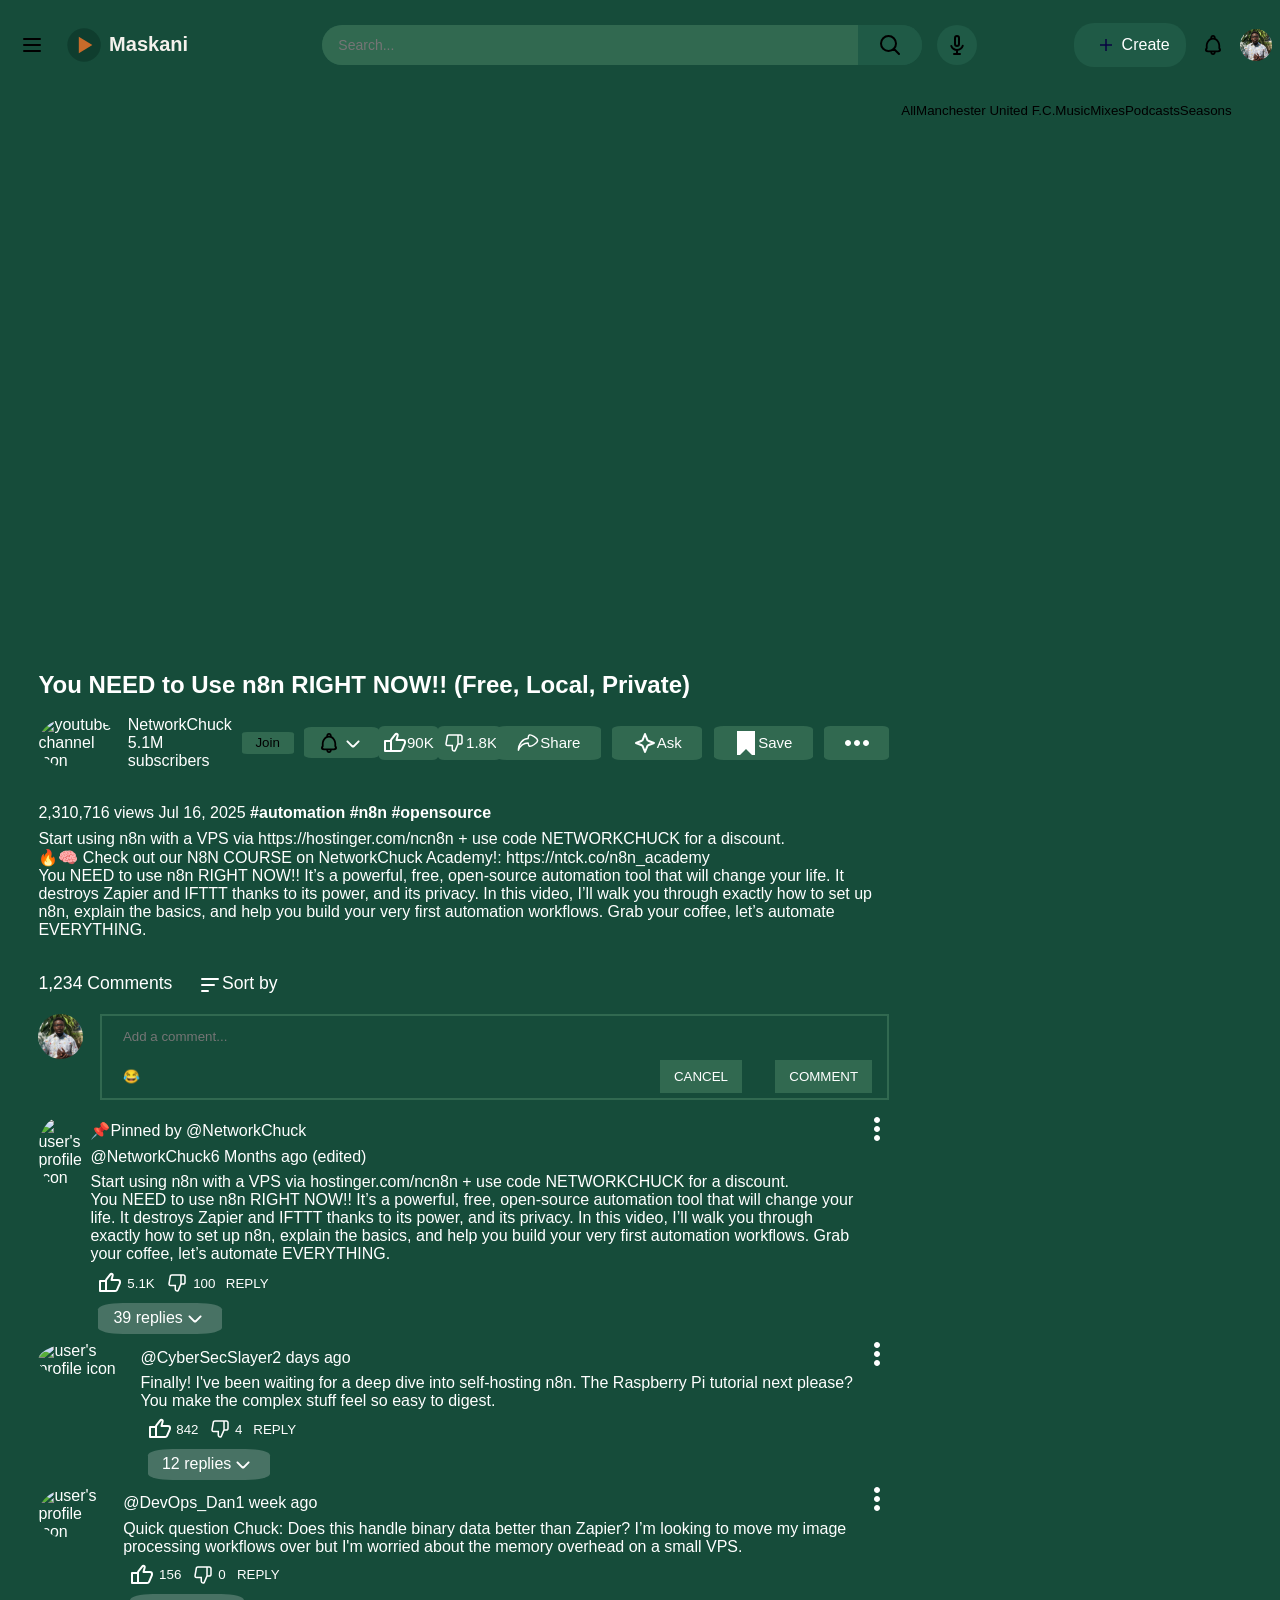
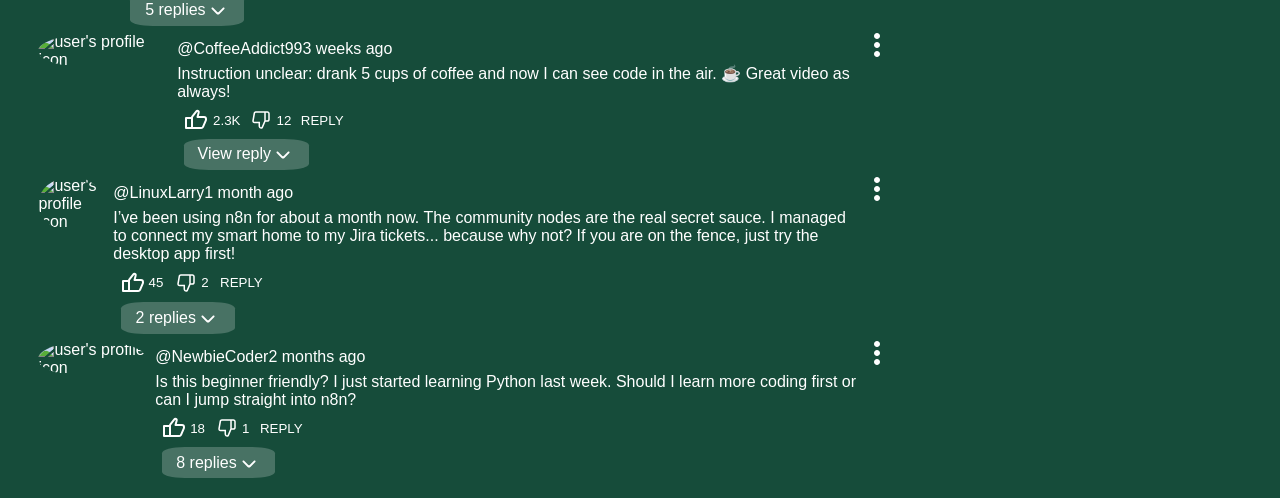
==== youtube/videoplayer.html @ fe9dadd8 "Done: Adding comments" ====
<!doctype html>

<html lang="en">
  <head>
    <meta charset="UTF-8" />

    <meta name="viewport" content="width=device-width, initial-scale=1.0" />

    <link rel="stylesheet" href="header.css" />

    <link rel="stylesheet" href="style2.css" />

    <title>Maskani</title>
  </head>

  <body>
    <!-- Header -->

    <header>
      <!-- Logo -->

      <section class="logo_section">
        <button type="button">
          <img src="./assets/hamburger.svg" alt="hamburger icon" />
        </button>

        <a href="#" class="logo">
          <img src="./assets/maskani_logo.svg" alt="Maskani logo icon" />
        </a>
      </section>

      <!-- Search area -->

      <section class="search_area">
        <form>
          <input
            type="text"
            name="searched_name"
            id="searched_name"
            placeholder="Search..."
          />

          <button type="submit">
            <img src="./assets/search.svg" alt="search icon" />
          </button>
        </form>

        <button type="button">
          <img src="./assets/mic.svg" alt="mic search icon" />
        </button>
      </section>

      <!-- Profile area -->

      <section class="profile_area">
        <div class="create_btn">
          <img src="./assets/add.svg" alt="create icon" />

          <span>Create</span>
        </div>

        <img src="./assets/notifications.svg" alt="notifications icon" />

        <button type="button" class="user_profile">
          <img src="./assets/me.jpg" alt="user's profile icon" />
        </button>
      </section>
    </header>

    <main class="video_page">
      <section class="channel_content">
        <!-- Video Player -->
        <iframe
          height="551"
          src="https://www.youtube.com/embed/s96JeuuwLzc"
          title="I&#39;ll never use n8n the same......"
          frameborder="0"
          allow="
            accelerometer;
            autoplay;
            clipboard-write;
            encrypted-media;
            gyroscope;
            picture-in-picture;
            web-share;
          "
          referrerpolicy="strict-origin-when-cross-origin"
          allowfullscreen
        ></iframe>
        <!-- Video Description -->
        <div class="video-actions">
          <h2>You NEED to Use n8n RIGHT NOW!! (Free, Local, Private)</h2>
          <div class="flex video_info">
            <div class="flex channel">
              <div class="avatar">
                <img
                  src="https://yt3.ggpht.com/ytc/AIdro_k01-_GpvVZW8w4ULtaQaa55ls8aMf2a5dXhIe56pjMvG0=s88-c-k-c0x00ffffff-no-rj"
                  alt="youtube channel icon"
                />
              </div>
              <div class="channel-info">
                <p class="name">NetworkChuck</p>
                <p class="subs">5.1M subscribers</p>
              </div>
              <button class="join">Join</button>
              <button class="notification" type="button">
                <img
                  src="./assets/notifications.svg"
                  alt="notification bell icon"
                />
                <img src="./assets/arrow-down.svg" alt="arrow down icon" />
              </button>
            </div>

            <div class="flex actions">
              <div class="flex thumbs_sections">
                <button>
                  <img src="./assets/thumb-up.svg" alt="like icon" />
                  <p>90K</p>
                </button>
                <button>
                  <img src="./assets/thumb-down.svg" alt="dislike icon" />
                  <p>1.8K</p>
                </button>
              </div>
              <button>
                <img src="./assets/share.svg" alt="share icon" />
                <p>Share</p>
              </button>
              <button>
                <img src="./assets/ai.svg" alt="ai icon" />
                <p>Ask</p>
              </button>
              <button>
                <img src="./assets/save.svg" alt="save icon" />
                <p>Save</p>
              </button>
              <button type="button">
                <img src="./assets/dots2.svg" alt="dots icon" />
              </button>
            </div>
          </div>
        </div>
        <!-- More Channel info -->
        <div class="video_more_info">
          <p class="paragraph">
            2,310,716 views Jul 16, 2025 <b>#automation #n8n #opensource</b>
          </p>
          <p>
            Start using n8n with a VPS via https://hostinger.com/ncn8n + use
            code NETWORKCHUCK for a discount. <br />

            🔥🧠 Check out our N8N COURSE on NetworkChuck Academy!:
            https://ntck.co/n8n_academy <br />

            You NEED to use n8n RIGHT NOW!! It’s a powerful, free, open-source
            automation tool that will change your life. It destroys Zapier and
            IFTTT thanks to its power, and its privacy. In this video, I’ll walk
            you through exactly how to set up n8n, explain the basics, and help
            you build your very first automation workflows. Grab your coffee,
            let’s automate EVERYTHING.
          </p>
        </div>
        <!-- Comment section -->
        <div class="video_comments">
          <div class="comments_header flex">
            <p>1,234 Comments</p>
            <div class="flex">
              <img src="./assets/sort.svg" alt="sort icon" />
              <p>Sort by</p>
            </div>
          </div>
          <div class="flex user_comment_section">
            <div class="avatar">
              <img src="./assets/me.jpg" alt="user's profile icon" />
            </div>
            <form>
              <div class="flex comment_input_section">
                <input
                  type="text"
                  name="comment_input"
                  id="comment_input"
                  placeholder="Add a comment..."
                />
              </div>
              <div class="flex comment_buttons">
                <button class="emojis">😂</button>
                <div class="flex comment_action_buttons">
                  <button type="button" class="cancel_btn">CANCEL</button>
                  <button type="submit" class="comment_btn">COMMENT</button>
                </div>
              </div>
            </form>
          </div>
          <article class="user_comments_section flex">
            <div class="comment_avatar">
              <img
                src="https://yt3.ggpht.com/ytc/AIdro_k01-_GpvVZW8w4ULtaQaa55ls8aMf2a5dXhIe56pjMvG0=s88-c-k-c0x00ffffff-no-rj"
                alt="user's profile icon"
              />
            </div>
            <div class="viewer_comment">
              <p>📌Pinned by @NetworkChuck</p>
              <div class="flex">
                <p>@NetworkChuck</p>
                <p>6 Months ago (edited)</p>
              </div>
              <div>
                <p>
                  Start using n8n with a VPS via hostinger.com/ncn8n + use code
                  NETWORKCHUCK for a discount. <br />

                  You NEED to use n8n RIGHT NOW!! It’s a powerful, free,
                  open-source automation tool that will change your life. It
                  destroys Zapier and IFTTT thanks to its power, and its
                  privacy. In this video, I’ll walk you through exactly how to
                  set up n8n, explain the basics, and help you build your very
                  first automation workflows. Grab your coffee, let’s automate
                  EVERYTHING.
                </p>
              </div>
              <div class="flex comments_button">
                <button class="flex">
                  <img src="./assets/thumb-up.svg" alt="thumb up icon" />
                  <p>5.1K</p>
                </button>
                <button class="flex">
                  <img src="./assets/thumb-down.svg" alt="thumb down icon" />
                  <p>100</p>
                </button>
                <button>REPLY</button>
              </div>
              <button type="button" class="view_replies_btn flex">
                39 replies
                <img src="./assets/arrow-down.svg" alt="arrow down icon" />
              </button>
            </div>
            <button type="button">
              <img src="./assets/dots.svg" alt="dots icon" />
            </button>
          </article>

          <article class="user_comments_section flex">
            <div class="comment_avatar">
              <img
                src="https://yt3.ggpht.com/tg6Svq6nFUvaVKnD73k8f0bBtNRHoaqQ5U2NXq69EuCDahUM5wkuVR8CCTdaO4-cqsLUUfpc=s88-c-k-c0x00ffffff-no-rj"
                alt="user's profile icon"
              />
            </div>
            <div class="viewer_comment">
              <p></p>
              <div class="flex">
                <p>@CyberSecSlayer</p>
                <p>2 days ago</p>
              </div>
              <div>
                <p>
                  Finally! I've been waiting for a deep dive into self-hosting
                  n8n. The Raspberry Pi tutorial next please? You make the
                  complex stuff feel so easy to digest.
                </p>
              </div>
              <div class="flex comments_button">
                <button class="flex">
                  <img src="./assets/thumb-up.svg" alt="thumb up icon" />
                  <p>842</p>
                </button>
                <button class="flex">
                  <img src="./assets/thumb-down.svg" alt="thumb down icon" />
                  <p>4</p>
                </button>
                <button>REPLY</button>
              </div>
              <button type="button" class="view_replies_btn flex">
                12 replies
                <img src="./assets/arrow-down.svg" alt="arrow down icon" />
              </button>
            </div>
            <button type="button">
              <img src="./assets/dots.svg" alt="dots icon" />
            </button>
          </article>

          <article class="user_comments_section flex">
            <div class="comment_avatar">
              <img
                src="https://yt3.ggpht.com/PFkEvQ_ORJXGk73sQhwG1iFnRbWDUT1p7YpLDX1U7-fEhMqnsRelN1w7Yy9rFr8R5a3zWOnEJw=s88-c-k-c0x00ffffff-no-rj"
                alt="user's profile icon"
              />
            </div>
            <div class="viewer_comment">
              <p></p>
              <div class="flex">
                <p>@DevOps_Dan</p>
                <p>1 week ago</p>
              </div>
              <div>
                <p>
                  Quick question Chuck: Does this handle binary data better than
                  Zapier? I’m looking to move my image processing workflows over
                  but I'm worried about the memory overhead on a small VPS.
                </p>
              </div>
              <div class="flex comments_button">
                <button class="flex">
                  <img src="./assets/thumb-up.svg" alt="thumb up icon" />
                  <p>156</p>
                </button>
                <button class="flex">
                  <img src="./assets/thumb-down.svg" alt="thumb down icon" />
                  <p>0</p>
                </button>
                <button>REPLY</button>
              </div>
              <button type="button" class="view_replies_btn flex">
                5 replies
                <img src="./assets/arrow-down.svg" alt="arrow down icon" />
              </button>
            </div>
            <button type="button">
              <img src="./assets/dots.svg" alt="dots icon" />
            </button>
          </article>

          <article class="user_comments_section flex">
            <div class="comment_avatar">
              <img
                src="https://yt3.ggpht.com/VD-XgXPlQ5F1-pLdo6ZxhXpzU-HL7BFktMYIvgljev-xZL02aHpmrOxS0g9S6D4EF6ptFwXmww=s88-c-k-c0x00ffffff-no-rj"
                alt="user's profile icon"
              />
            </div>
            <div class="viewer_comment">
              <p></p>
              <div class="flex">
                <p>@CoffeeAddict99</p>
                <p>3 weeks ago</p>
              </div>
              <div>
                <p>
                  Instruction unclear: drank 5 cups of coffee and now I can see
                  code in the air. ☕️ Great video as always!
                </p>
              </div>
              <div class="flex comments_button">
                <button class="flex">
                  <img src="./assets/thumb-up.svg" alt="thumb up icon" />
                  <p>2.3K</p>
                </button>
                <button class="flex">
                  <img src="./assets/thumb-down.svg" alt="thumb down icon" />
                  <p>12</p>
                </button>
                <button>REPLY</button>
              </div>
              <button type="button" class="view_replies_btn flex">
                View reply
                <img src="./assets/arrow-down.svg" alt="arrow down icon" />
              </button>
            </div>
            <button type="button">
              <img src="./assets/dots.svg" alt="dots icon" />
            </button>
          </article>

          <article class="user_comments_section flex">
            <div class="comment_avatar">
              <img
                src="https://yt3.ggpht.com/eD6xvQ-pjEseqbcZzY8Kec2Qb-iSJO7yCenAxQHQQBN_QBoXc3Wz0S-V2F88yJLxgIa8tduv=s88-c-k-c0x00ffffff-no-rj"
                alt="user's profile icon"
              />
            </div>
            <div class="viewer_comment">
              <p></p>
              <div class="flex">
                <p>@LinuxLarry</p>
                <p>1 month ago</p>
              </div>
              <div>
                <p>
                  I’ve been using n8n for about a month now. The community nodes
                  are the real secret sauce. I managed to connect my smart home
                  to my Jira tickets... because why not? If you are on the
                  fence, just try the desktop app first!
                </p>
              </div>
              <div class="flex comments_button">
                <button class="flex">
                  <img src="./assets/thumb-up.svg" alt="thumb up icon" />
                  <p>45</p>
                </button>
                <button class="flex">
                  <img src="./assets/thumb-down.svg" alt="thumb down icon" />
                  <p>2</p>
                </button>
                <button>REPLY</button>
              </div>
              <button type="button" class="view_replies_btn flex">
                2 replies
                <img src="./assets/arrow-down.svg" alt="arrow down icon" />
              </button>
            </div>
            <button type="button">
              <img src="./assets/dots.svg" alt="dots icon" />
            </button>
          </article>

          <article class="user_comments_section flex">
            <div class="comment_avatar">
              <img
                src="https://yt3.ggpht.com/PTOKebIxJlV5DIs87MJGO1-tQl1AZ6J1L81m9WxB2MRXIt78hW15Qa_ybo2bjVu3QkBi59n3=s88-c-k-c0x00ffffff-no-rj"
                alt="user's profile icon"
              />
            </div>
            <div class="viewer_comment">
              <p></p>
              <div class="flex">
                <p>@NewbieCoder</p>
                <p>2 months ago</p>
              </div>
              <div>
                <p>
                  Is this beginner friendly? I just started learning Python last
                  week. Should I learn more coding first or can I jump straight
                  into n8n?
                </p>
              </div>
              <div class="flex comments_button">
                <button class="flex">
                  <img src="./assets/thumb-up.svg" alt="thumb up icon" />
                  <p>18</p>
                </button>
                <button class="flex">
                  <img src="./assets/thumb-down.svg" alt="thumb down icon" />
                  <p>1</p>
                </button>
                <button>REPLY</button>
              </div>
              <button type="button" class="view_replies_btn flex">
                8 replies
                <img src="./assets/arrow-down.svg" alt="arrow down icon" />
              </button>
            </div>
            <button type="button">
              <img src="./assets/dots.svg" alt="dots icon" />
            </button>
          </article>
        </div>
      </section>

      <aside>
        <div class="flex categories_bar">
          <button class="category_item">All</button>
          <button class="category_item">Manchester United F.C.</button>
          <button class="category_item">Music</button>
          <button class="category_item">Mixes</button>
          <button class="category_item">Podcasts</button>
          <button class="category_item">Seasons</button>
        </div>
        <div class="videos"></div>
      </aside>
    </main>
  </body>
</html>
---- youtube/header.css ----
/* ---------------- Color Scheme ---------------- */
:root {
  --primary: #164c3a;
  --secondary: #1F5A46;
  --soft-green: #316950;
  --hover-focus: #217259;
  --white: #ffffff;
}

/* ---------------- Resetting styles ---------------- */
* {
  margin: 0;
  padding: 0;
  box-sizing: border-box;
}

body {
  font-family: Arial, sans-serif;
  background-color: var(--primary);
  color: white;
}

/* Standardizing icon n buttons */
img {
  height: 24px;
}

button {
  background: none;
  border: none;
  cursor: pointer;
  display: flex;
  align-items: center;
}

a {
  text-decoration: none;
  color: inherit;
}

/* ---------------- Header Section ---------------- */
header {
  display: flex;
  align-items: center;
  justify-content: space-between;
  padding: 0 20px;
  height: 10vh;
}

/* This targets all three main sections in the header */
header section {
  display: flex;
  align-items: center;
  gap: 15px;
}

/* Logo Section */
.logo {
  display: flex;
  align-items: center;
}

.logo img {
  height: 50px;
}

/* Search Area */
.search_area form {
  display: flex;
  align-items: center;
  background: var(--secondary);
  border-radius: 40px;
  overflow: hidden;
  width: 600px;
}

.search_area input {
  background: var(--soft-green);
  color: white;
  height: 40px;
  outline: none;
  border: none;
  padding: 0 16px;
  flex: 1;
  font-size: 14px;
}

.search_area button[type="submit"] {
  height: 40px;
  background: var(--secondary);
  padding: 0 20px;
}

/* Mic button style */
.search_area > button[type="button"] {
  height: 40px;
  width: 40px;
  border-radius: 50%;
  background: var(--secondary);
  justify-content: center;
}

/* Profile Area Customization */
.profile_area {
  display: flex;
  align-items: center;
  justify-content: space-between;
  width: 15%;
}
.profile_area .create_btn {
  display: flex;
  align-items: center;
  justify-content: space-evenly;
  gap: 5%;
  background: var(--secondary);
  padding: 10px 20px;
  border-radius: 20px;
}

.user_profile img {
  border-radius: 50%;
  width: 32px;
  height: 32px;
}
---- youtube/style2.css ----
:root {
  --primary: #164c3a;
  --secondary: #1F5A46;
  --soft-green: #316950;
  --hover-focus: #217259;
  --white: #ffffff;
}

.video_page {
  display: flex;
  padding: 1% 3%;
  gap: 1%;
}

.flex {
  display: flex;
}

.channel_content{
  flex: 2.5;
  display: flex;
  flex-direction: column;
  gap: 2%;
}

aside {
  flex: 1;
}

.video_info {
  justify-content: space-between;
  align-items: center;
  margin: 1% 0;
}

.video frame {
  width: 100%;
}

h2{
  margin: 2% 0;
}

.video_info button {
  background-color: var(--soft-green);
  padding: 1% 4%;
  border-radius: 10%;
}

.avatar img {
  height: 5vh;
  border-radius: 50%;
}

.channel {
  width: 40%;
  gap: 10px;
  align-items: center;
}

.actions {
  width: 60%;
  justify-content: space-between;
  gap: 2%;
}

.actions p{
  color: white;
  font-size: 15px;
}

.video_more_info {
  margin: 2% 0;
  width: 100%;
}

.paragraph {
  margin: 1% 0;
}

.comments_header {
  margin: 2% 0;
  font-size: 110%;
  gap: 3%;
}

.user_comment_section {
  width: 100%;
  display: flex;
  gap: 2%;
  margin: 2% 0;
}

.viewer_comment {
  flex-grow: 1;
}

.video_comments form {
  width: 100%;
  border: 2px solid var(--soft-green);
  padding: 5px;
}

.video_comments form input {
  background-color: transparent;
  color: #ffffff;
  outline: none;
  width: 100%;
  border: none;
  padding: 1% 2%;
}

.comment_buttons {
  margin-top: 1%;
  justify-content: space-between;
}

.comment_action_buttons{
  width: 30%;
  justify-content: space-evenly;
  gap: 10%;
}

.comment_action_buttons button{
  /* padding: 4% 8%; */
  color: #ffffff;
}

.user_comments_section {
  align-items: start;
  gap: 1%;
}

.comment_avatar img {
  height: 5vh;
  border-radius: 50%;
}

.viewer_comment p{
  margin: .5% 0;
}

.comment_buttons{
  gap: 2%;
}

.comment_buttons button{
  color: #ffffff;
  gap: 10%;
  align-items: center;
  padding: 0 2%;
}

.comment_action_buttons button{
  background-color: var(--soft-green);
  padding: 4% 6%;
}

.comments_button{
  margin: 1%;
  gap: 2%;
}

.comments_button button{
  color: #fff;
  gap: 10%;
}

.view_replies_btn {
  margin: 1%;
  color: #fff;
  font-size: 100%;
  background-color: rgba(245, 245, 245, 0.222);
  padding: .5% 2%;
  border-radius: 20%;
}
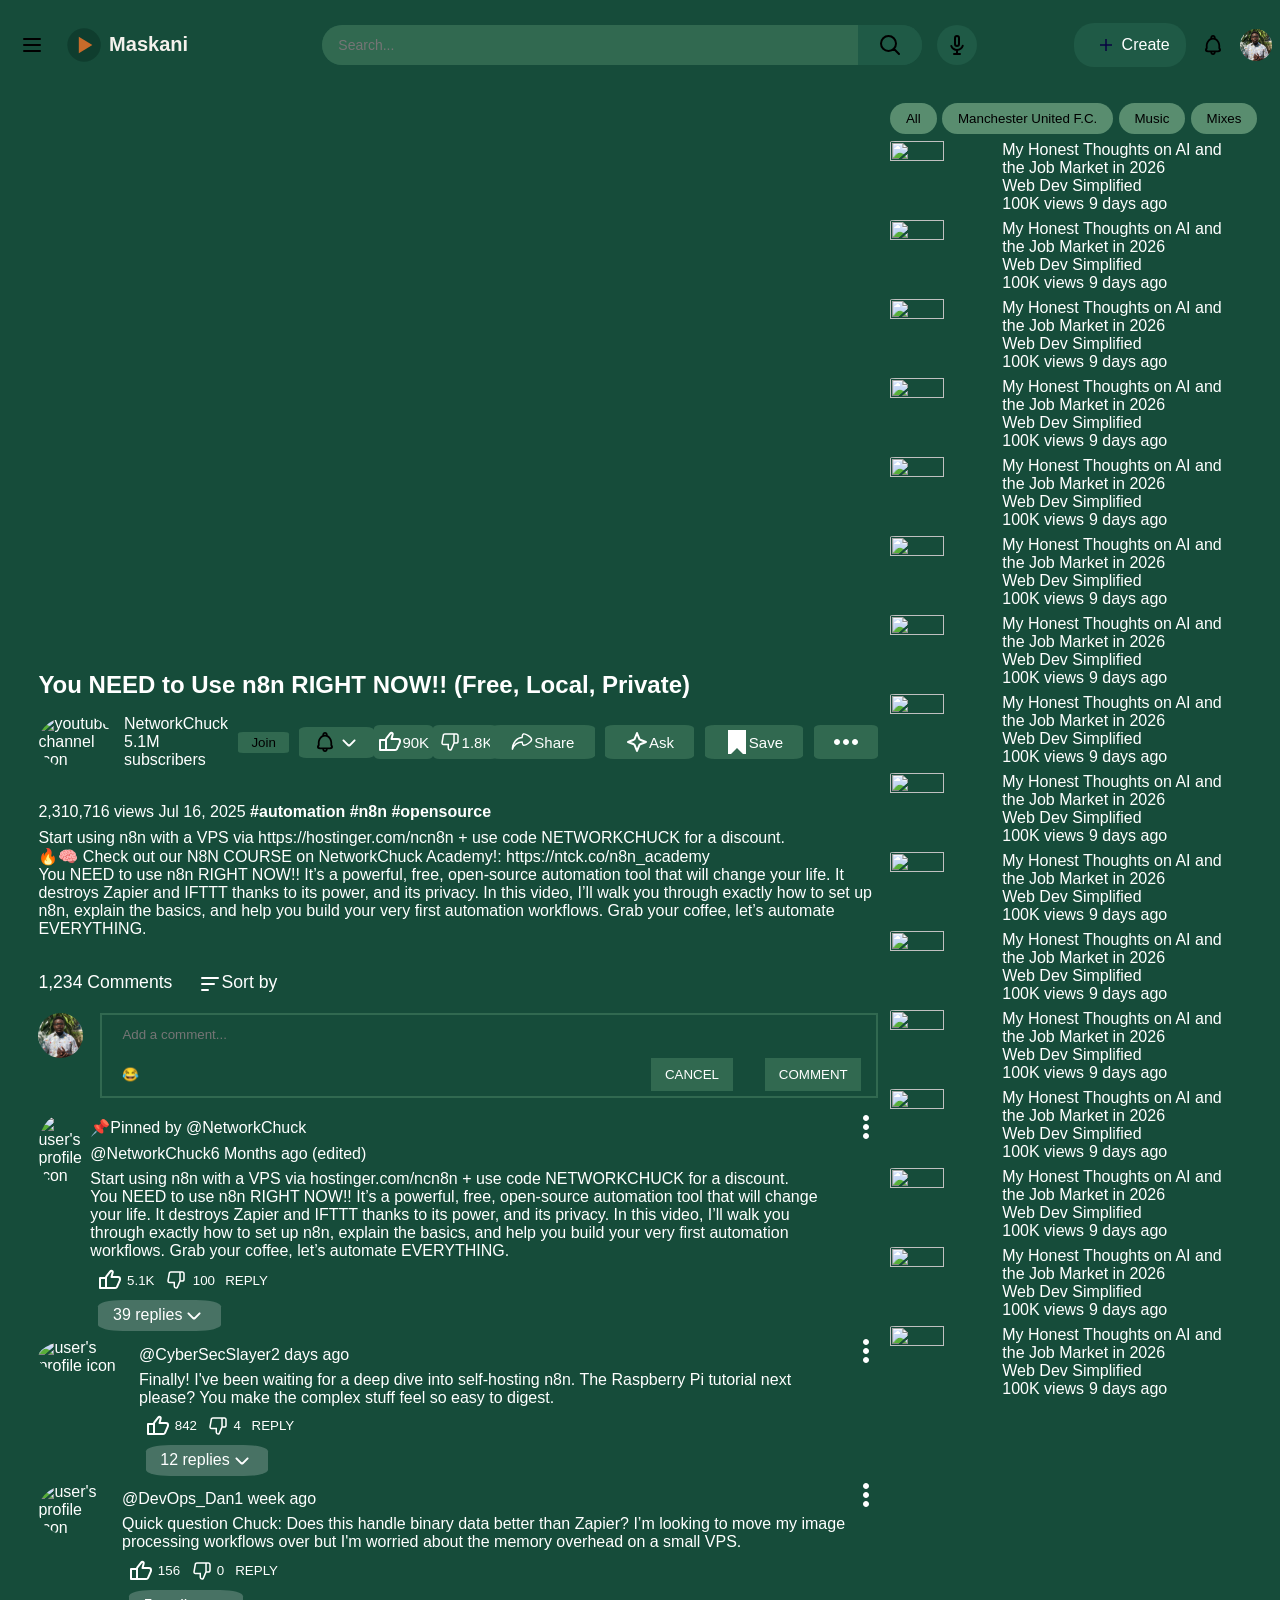
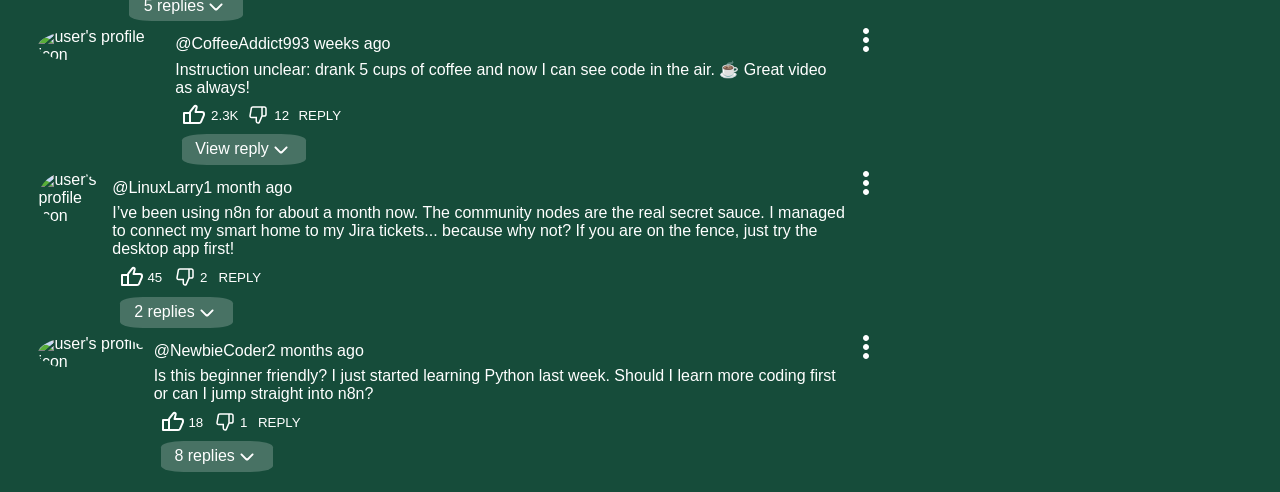
==== commit 6b8df918: "Done: Creating the related video section" ====
--- a/youtube/videoplayer.html
+++ b/youtube/videoplayer.html
@@ -453,10 +453,233 @@
           <button class="category_item">Manchester United F.C.</button>
           <button class="category_item">Music</button>
           <button class="category_item">Mixes</button>
-          <button class="category_item">Podcasts</button>
-          <button class="category_item">Seasons</button>
         </div>
-        <div class="videos"></div>
+        <div class="related_videos">
+          <a href="https://www.youtube.com/watch?v=CFI1ZnlHEFM" target="_blank" class="flex">
+              <img
+                src="https://i.ytimg.com/vi/CFI1ZnlHEFM/hq720.jpg?sqp=-oaymwEnCNAFEJQDSFryq4qpAxkIARUAAIhCGAHYAQHiAQoIGBACGAY4AUAB&rs=AOn4CLDh9WRBvjcCI-ZH7YvBHHWAKTKD-Q"
+                alt=""
+              />
+            <div class="related_video_info flex">
+              <p>My Honest Thoughts on AI and the Job Market in 2026</p>
+              <p>Web Dev Simplified</p>
+              <div class="related_video_mini_info flex">
+                <p>100K views</p>
+                <p>9 days ago</p>
+              </div>
+            </div>
+          </a>
+          <a href="https://www.youtube.com/watch?v=CFI1ZnlHEFM" target="_blank" class="flex">
+              <img
+                src="https://i.ytimg.com/vi/CFI1ZnlHEFM/hq720.jpg?sqp=-oaymwEnCNAFEJQDSFryq4qpAxkIARUAAIhCGAHYAQHiAQoIGBACGAY4AUAB&rs=AOn4CLDh9WRBvjcCI-ZH7YvBHHWAKTKD-Q"
+                alt=""
+              />
+            <div class="related_video_info flex">
+              <p>My Honest Thoughts on AI and the Job Market in 2026</p>
+              <p>Web Dev Simplified</p>
+              <div class="related_video_mini_info flex">
+                <p>100K views</p>
+                <p>9 days ago</p>
+              </div>
+            </div>
+          </a>
+          <a href="https://www.youtube.com/watch?v=CFI1ZnlHEFM" target="_blank" class="flex">
+              <img
+                src="https://i.ytimg.com/vi/CFI1ZnlHEFM/hq720.jpg?sqp=-oaymwEnCNAFEJQDSFryq4qpAxkIARUAAIhCGAHYAQHiAQoIGBACGAY4AUAB&rs=AOn4CLDh9WRBvjcCI-ZH7YvBHHWAKTKD-Q"
+                alt=""
+              />
+            <div class="related_video_info flex">
+              <p>My Honest Thoughts on AI and the Job Market in 2026</p>
+              <p>Web Dev Simplified</p>
+              <div class="related_video_mini_info flex">
+                <p>100K views</p>
+                <p>9 days ago</p>
+              </div>
+            </div>
+          </a>
+          <a href="https://www.youtube.com/watch?v=CFI1ZnlHEFM" target="_blank" class="flex">
+              <img
+                src="https://i.ytimg.com/vi/CFI1ZnlHEFM/hq720.jpg?sqp=-oaymwEnCNAFEJQDSFryq4qpAxkIARUAAIhCGAHYAQHiAQoIGBACGAY4AUAB&rs=AOn4CLDh9WRBvjcCI-ZH7YvBHHWAKTKD-Q"
+                alt=""
+              />
+            <div class="related_video_info flex">
+              <p>My Honest Thoughts on AI and the Job Market in 2026</p>
+              <p>Web Dev Simplified</p>
+              <div class="related_video_mini_info flex">
+                <p>100K views</p>
+                <p>9 days ago</p>
+              </div>
+            </div>
+          </a>
+          <a href="https://www.youtube.com/watch?v=CFI1ZnlHEFM" target="_blank" class="flex">
+              <img
+                src="https://i.ytimg.com/vi/CFI1ZnlHEFM/hq720.jpg?sqp=-oaymwEnCNAFEJQDSFryq4qpAxkIARUAAIhCGAHYAQHiAQoIGBACGAY4AUAB&rs=AOn4CLDh9WRBvjcCI-ZH7YvBHHWAKTKD-Q"
+                alt=""
+              />
+            <div class="related_video_info flex">
+              <p>My Honest Thoughts on AI and the Job Market in 2026</p>
+              <p>Web Dev Simplified</p>
+              <div class="related_video_mini_info flex">
+                <p>100K views</p>
+                <p>9 days ago</p>
+              </div>
+            </div>
+          </a>
+          <a href="https://www.youtube.com/watch?v=CFI1ZnlHEFM" target="_blank" class="flex">
+              <img
+                src="https://i.ytimg.com/vi/CFI1ZnlHEFM/hq720.jpg?sqp=-oaymwEnCNAFEJQDSFryq4qpAxkIARUAAIhCGAHYAQHiAQoIGBACGAY4AUAB&rs=AOn4CLDh9WRBvjcCI-ZH7YvBHHWAKTKD-Q"
+                alt=""
+              />
+            <div class="related_video_info flex">
+              <p>My Honest Thoughts on AI and the Job Market in 2026</p>
+              <p>Web Dev Simplified</p>
+              <div class="related_video_mini_info flex">
+                <p>100K views</p>
+                <p>9 days ago</p>
+              </div>
+            </div>
+          </a>
+          <a href="https://www.youtube.com/watch?v=CFI1ZnlHEFM" target="_blank" class="flex">
+              <img
+                src="https://i.ytimg.com/vi/CFI1ZnlHEFM/hq720.jpg?sqp=-oaymwEnCNAFEJQDSFryq4qpAxkIARUAAIhCGAHYAQHiAQoIGBACGAY4AUAB&rs=AOn4CLDh9WRBvjcCI-ZH7YvBHHWAKTKD-Q"
+                alt=""
+              />
+            <div class="related_video_info flex">
+              <p>My Honest Thoughts on AI and the Job Market in 2026</p>
+              <p>Web Dev Simplified</p>
+              <div class="related_video_mini_info flex">
+                <p>100K views</p>
+                <p>9 days ago</p>
+              </div>
+            </div>
+          </a>
+          <a href="https://www.youtube.com/watch?v=CFI1ZnlHEFM" target="_blank" class="flex">
+              <img
+                src="https://i.ytimg.com/vi/CFI1ZnlHEFM/hq720.jpg?sqp=-oaymwEnCNAFEJQDSFryq4qpAxkIARUAAIhCGAHYAQHiAQoIGBACGAY4AUAB&rs=AOn4CLDh9WRBvjcCI-ZH7YvBHHWAKTKD-Q"
+                alt=""
+              />
+            <div class="related_video_info flex">
+              <p>My Honest Thoughts on AI and the Job Market in 2026</p>
+              <p>Web Dev Simplified</p>
+              <div class="related_video_mini_info flex">
+                <p>100K views</p>
+                <p>9 days ago</p>
+              </div>
+            </div>
+          </a>
+          <a href="https://www.youtube.com/watch?v=CFI1ZnlHEFM" target="_blank" class="flex">
+              <img
+                src="https://i.ytimg.com/vi/CFI1ZnlHEFM/hq720.jpg?sqp=-oaymwEnCNAFEJQDSFryq4qpAxkIARUAAIhCGAHYAQHiAQoIGBACGAY4AUAB&rs=AOn4CLDh9WRBvjcCI-ZH7YvBHHWAKTKD-Q"
+                alt=""
+              />
+            <div class="related_video_info flex">
+              <p>My Honest Thoughts on AI and the Job Market in 2026</p>
+              <p>Web Dev Simplified</p>
+              <div class="related_video_mini_info flex">
+                <p>100K views</p>
+                <p>9 days ago</p>
+              </div>
+            </div>
+          </a>
+          <a href="https://www.youtube.com/watch?v=CFI1ZnlHEFM" target="_blank" class="flex">
+              <img
+                src="https://i.ytimg.com/vi/CFI1ZnlHEFM/hq720.jpg?sqp=-oaymwEnCNAFEJQDSFryq4qpAxkIARUAAIhCGAHYAQHiAQoIGBACGAY4AUAB&rs=AOn4CLDh9WRBvjcCI-ZH7YvBHHWAKTKD-Q"
+                alt=""
+              />
+            <div class="related_video_info flex">
+              <p>My Honest Thoughts on AI and the Job Market in 2026</p>
+              <p>Web Dev Simplified</p>
+              <div class="related_video_mini_info flex">
+                <p>100K views</p>
+                <p>9 days ago</p>
+              </div>
+            </div>
+          </a>
+          <a href="https://www.youtube.com/watch?v=CFI1ZnlHEFM" target="_blank" class="flex">
+              <img
+                src="https://i.ytimg.com/vi/CFI1ZnlHEFM/hq720.jpg?sqp=-oaymwEnCNAFEJQDSFryq4qpAxkIARUAAIhCGAHYAQHiAQoIGBACGAY4AUAB&rs=AOn4CLDh9WRBvjcCI-ZH7YvBHHWAKTKD-Q"
+                alt=""
+              />
+            <div class="related_video_info flex">
+              <p>My Honest Thoughts on AI and the Job Market in 2026</p>
+              <p>Web Dev Simplified</p>
+              <div class="related_video_mini_info flex">
+                <p>100K views</p>
+                <p>9 days ago</p>
+              </div>
+            </div>
+          </a>
+          <a href="https://www.youtube.com/watch?v=CFI1ZnlHEFM" target="_blank" class="flex">
+              <img
+                src="https://i.ytimg.com/vi/CFI1ZnlHEFM/hq720.jpg?sqp=-oaymwEnCNAFEJQDSFryq4qpAxkIARUAAIhCGAHYAQHiAQoIGBACGAY4AUAB&rs=AOn4CLDh9WRBvjcCI-ZH7YvBHHWAKTKD-Q"
+                alt=""
+              />
+            <div class="related_video_info flex">
+              <p>My Honest Thoughts on AI and the Job Market in 2026</p>
+              <p>Web Dev Simplified</p>
+              <div class="related_video_mini_info flex">
+                <p>100K views</p>
+                <p>9 days ago</p>
+              </div>
+            </div>
+          </a>
+          <a href="https://www.youtube.com/watch?v=CFI1ZnlHEFM" target="_blank" class="flex">
+              <img
+                src="https://i.ytimg.com/vi/CFI1ZnlHEFM/hq720.jpg?sqp=-oaymwEnCNAFEJQDSFryq4qpAxkIARUAAIhCGAHYAQHiAQoIGBACGAY4AUAB&rs=AOn4CLDh9WRBvjcCI-ZH7YvBHHWAKTKD-Q"
+                alt=""
+              />
+            <div class="related_video_info flex">
+              <p>My Honest Thoughts on AI and the Job Market in 2026</p>
+              <p>Web Dev Simplified</p>
+              <div class="related_video_mini_info flex">
+                <p>100K views</p>
+                <p>9 days ago</p>
+              </div>
+            </div>
+          </a>
+          <a href="https://www.youtube.com/watch?v=CFI1ZnlHEFM" target="_blank" class="flex">
+              <img
+                src="https://i.ytimg.com/vi/CFI1ZnlHEFM/hq720.jpg?sqp=-oaymwEnCNAFEJQDSFryq4qpAxkIARUAAIhCGAHYAQHiAQoIGBACGAY4AUAB&rs=AOn4CLDh9WRBvjcCI-ZH7YvBHHWAKTKD-Q"
+                alt=""
+              />
+            <div class="related_video_info flex">
+              <p>My Honest Thoughts on AI and the Job Market in 2026</p>
+              <p>Web Dev Simplified</p>
+              <div class="related_video_mini_info flex">
+                <p>100K views</p>
+                <p>9 days ago</p>
+              </div>
+            </div>
+          </a>
+          <a href="https://www.youtube.com/watch?v=CFI1ZnlHEFM" target="_blank" class="flex">
+              <img
+                src="https://i.ytimg.com/vi/CFI1ZnlHEFM/hq720.jpg?sqp=-oaymwEnCNAFEJQDSFryq4qpAxkIARUAAIhCGAHYAQHiAQoIGBACGAY4AUAB&rs=AOn4CLDh9WRBvjcCI-ZH7YvBHHWAKTKD-Q"
+                alt=""
+              />
+            <div class="related_video_info flex">
+              <p>My Honest Thoughts on AI and the Job Market in 2026</p>
+              <p>Web Dev Simplified</p>
+              <div class="related_video_mini_info flex">
+                <p>100K views</p>
+                <p>9 days ago</p>
+              </div>
+            </div>
+          </a>
+          <a href="https://www.youtube.com/watch?v=CFI1ZnlHEFM" target="_blank" class="flex">
+              <img
+                src="https://i.ytimg.com/vi/CFI1ZnlHEFM/hq720.jpg?sqp=-oaymwEnCNAFEJQDSFryq4qpAxkIARUAAIhCGAHYAQHiAQoIGBACGAY4AUAB&rs=AOn4CLDh9WRBvjcCI-ZH7YvBHHWAKTKD-Q"
+                alt=""
+              />
+            <div class="related_video_info flex">
+              <p>My Honest Thoughts on AI and the Job Market in 2026</p>
+              <p>Web Dev Simplified</p>
+              <div class="related_video_mini_info flex">
+                <p>100K views</p>
+                <p>9 days ago</p>
+              </div>
+            </div>
+          </a>
+        </div>
       </aside>
     </main>
   </body>
--- a/youtube/header.css
+++ b/youtube/header.css
@@ -121,4 +121,12 @@
   border-radius: 50%;
   width: 32px;
   height: 32px;
+}
+
+.category_item {
+  text-wrap: nowrap;
+  background: rgba(206, 255, 206, 0.366);
+  padding: 8px 16px;
+  border-radius: 20px;
+  cursor: pointer;
 }
--- a/youtube/style2.css
+++ b/youtube/style2.css
@@ -174,3 +174,29 @@
   padding: .5% 2%;
   border-radius: 20%;
 }
+
+/* Categories bar */
+.categories_bar{
+  gap: 1.5%;
+}
+
+/* Sidebar */
+.related_videos img{
+  width: 50%;
+  height: max-content;
+  border-radius: 5%;
+}
+
+.related_videos a{
+  gap: 1%;
+  margin: 2% 0;
+}
+
+.related_video_info {
+  flex-direction: column;
+  justify-content: space-evenly;
+}
+
+.related_video_mini_info {
+  gap: 2%;
+}
